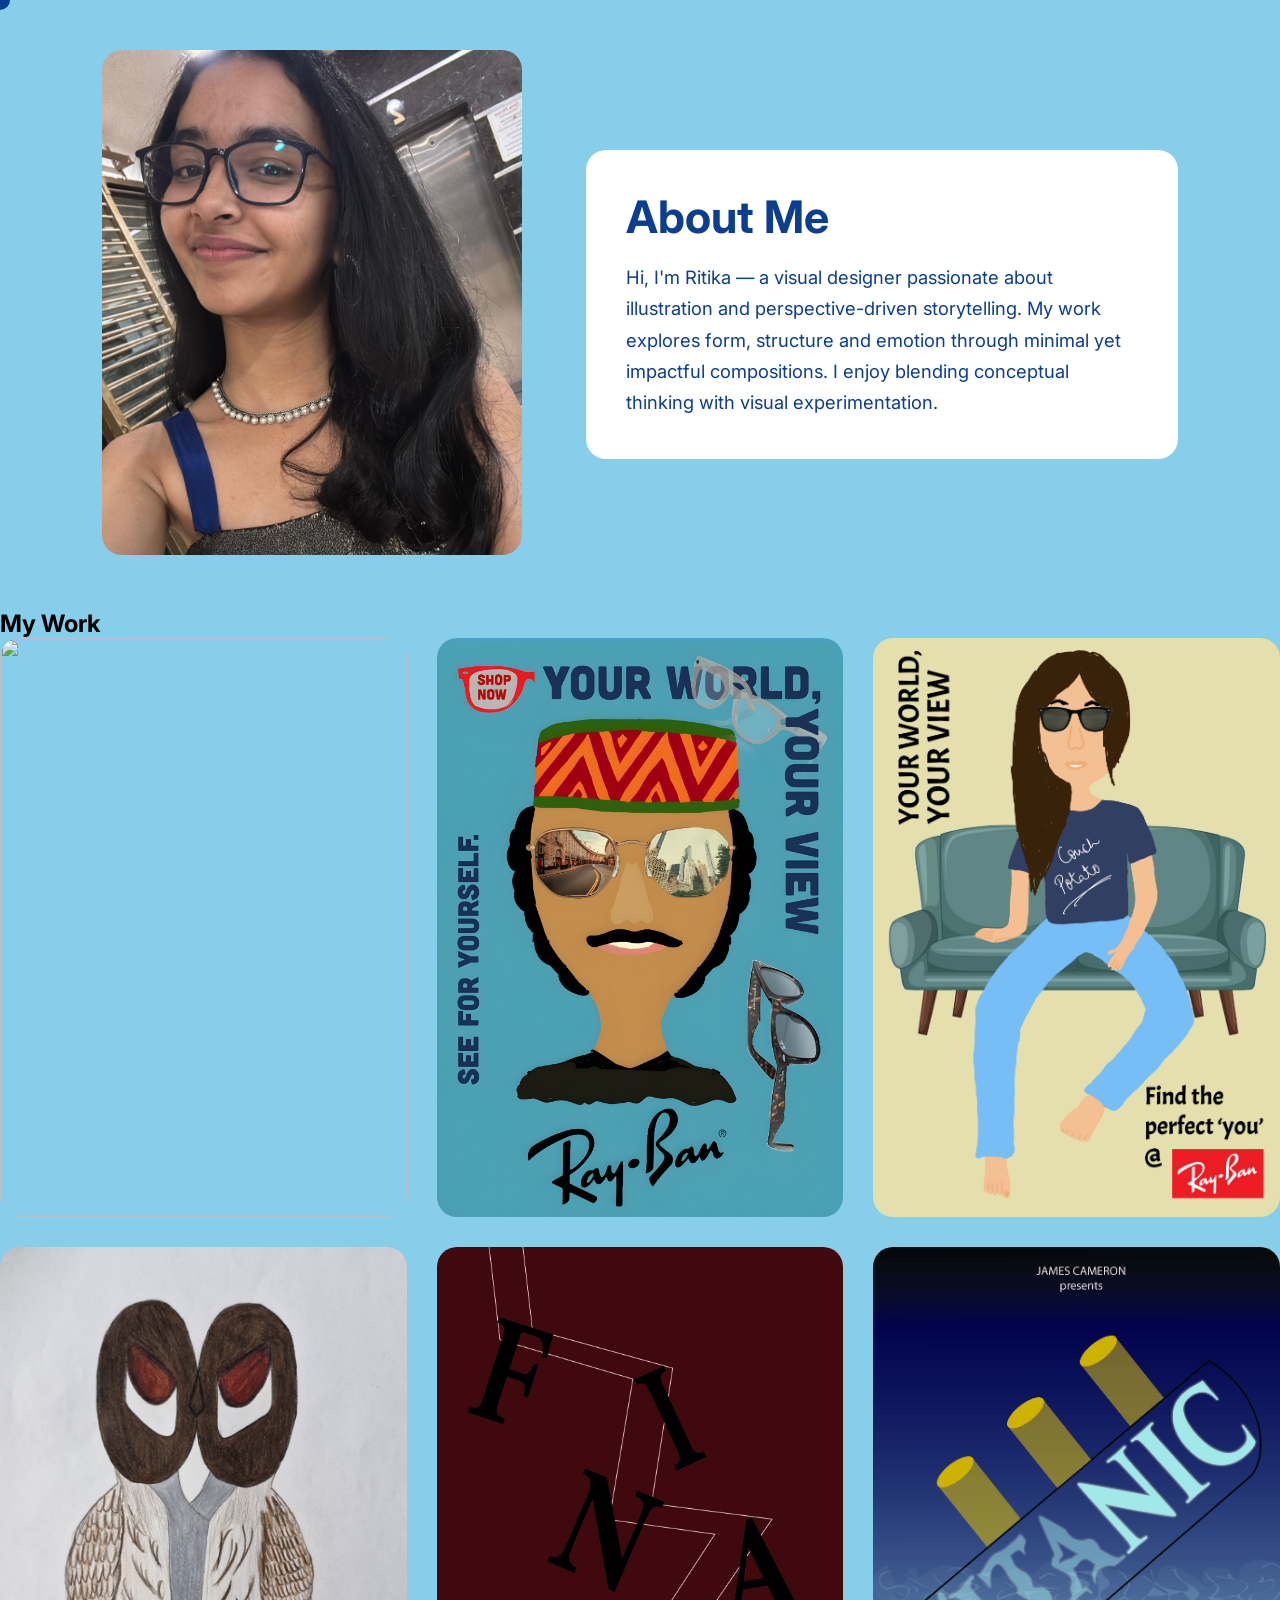
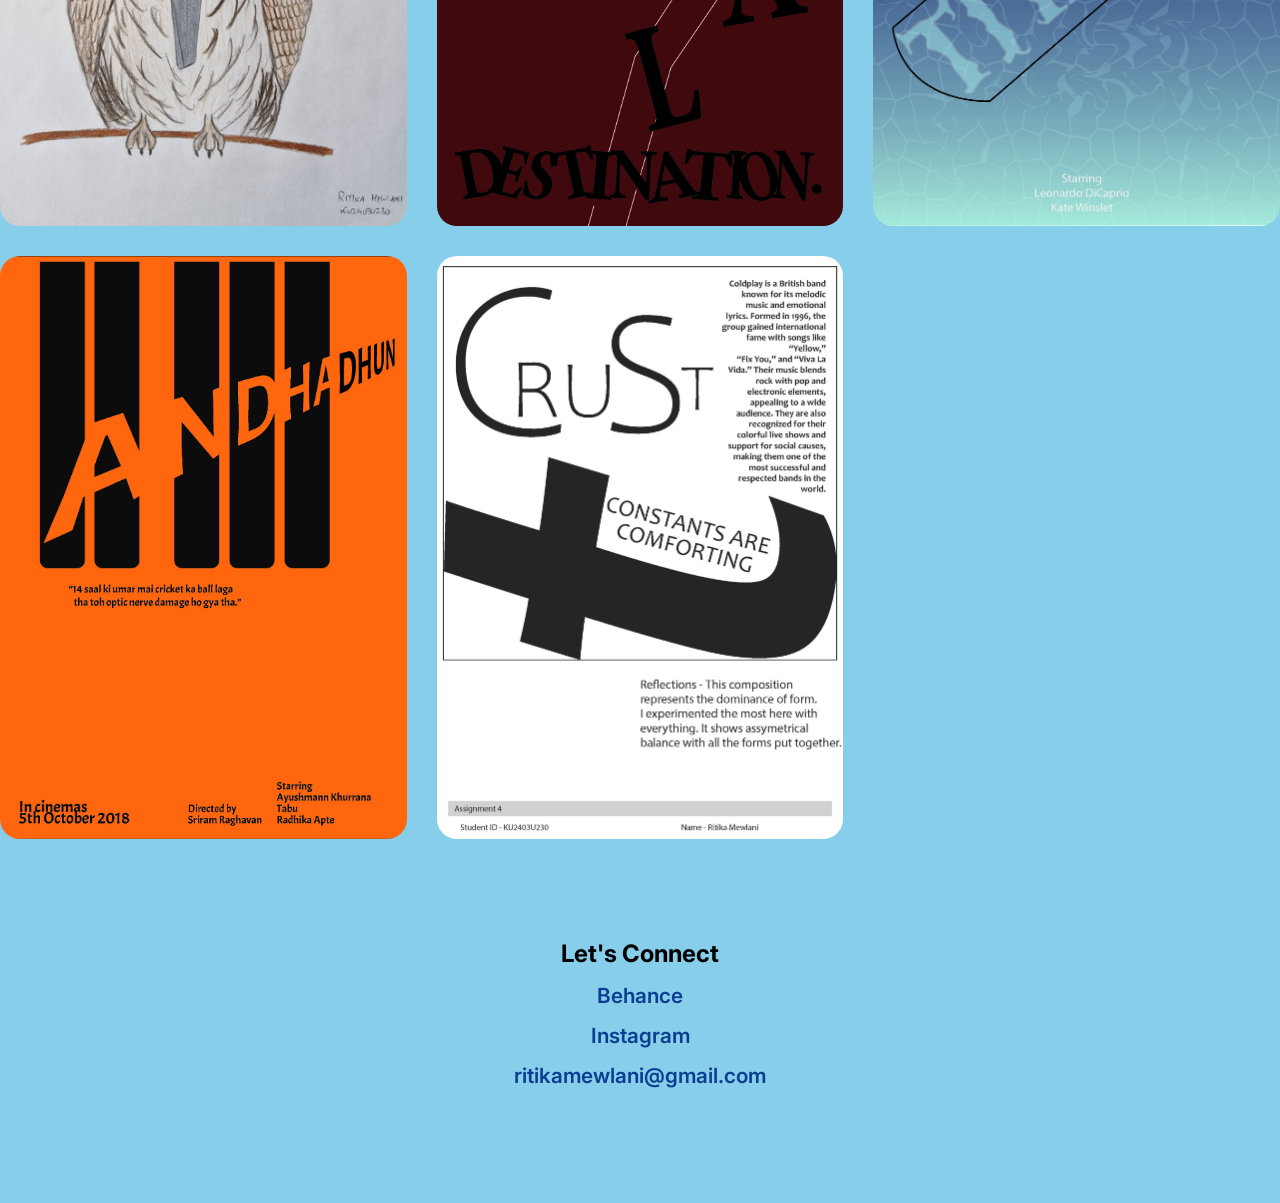
==== index.html @ 1d587e27 "added description" ====
<!DOCTYPE html>
<html lang="en">
<head>
<meta charset="UTF-8">
<meta name="viewport" content="width=device-width, initial-scale=1.0">
<title>Ritika Mewlani Portfolio</title>

<link href="https://fonts.googleapis.com/css2?family=Inter:wght@300;400;600;700&display=swap" rel="stylesheet">

<style>

*{
    margin:0;
    padding:0;
    box-sizing:border-box;
    font-family:'Inter', sans-serif;
}

body{
    background:#87CEEB;
    overflow-x:hidden;
    cursor:none;
}

.cursor{
    width:12px;
    height:12px;
    border-radius:50%;
    position:fixed;
    pointer-events:none;
    background:#0B3D91;
    color:white;
    display:flex;
    align-items:center;
    justify-content:center;
    font-size:0.9rem;
    font-weight:600;
    text-align:center;
    padding:10px;
    transform:translate(-50%,-50%);
    z-index:9999;
    transition: width 0.3s ease, height 0.3s ease;
}


/* == TOP ABOUT-HERO LAYOUT == */

.about-hero{
  display: flex;
  align-items: center;
  justify-content: space-between;
  padding: 50px 8%;
  gap: 50px;
}

.about-hero-img img{
  width: 420px;
  border-radius: 20px;
  object-fit: cover;
}

.about-hero-text{
  width: 55%;
  background: #ffffff;
  padding: 40px;
  border-radius: 20px;
  position: relative;
  overflow: hidden;
}

/* TEXT */
.about-hero-text h2{
  font-size: 2.8rem;
  margin-bottom: 18px;
  color: #0B3D91;
}

.about-hero-text p{
  font-size: 1.15rem;
  line-height: 1.7;
  color: #0B3D91;
}

/* HOVER WORDS */
.hover-words{
  position: absolute;
  inset: 0;
}

.hword{
  position: absolute;
  color: #ffffff; /* WHITE */
  font-size: 1.4rem; /* slightly smaller */
  font-weight: 700;
  opacity: 0;
  pointer-events: none;
  transition: 0.2s ease;
}



/* WORK SECTION */

.work-grid{
    display:grid;
    grid-template-columns:repeat(auto-fit,minmax(300px,1fr));
    gap:30px;
}

.work-item{
    position:relative;
    overflow:hidden;
    border-radius:20px;
    cursor:pointer;
}

.work-item img{
    width:100%;
    height:100%;
    object-fit:cover;
    transition:0.5s ease;
}

.work-overlay{
    position:absolute;
    inset:0;
    background:rgba(11,61,145,0.85);
    color:white;
    display:flex;
    align-items:center;
    justify-content:center;
    text-align:center;
    padding:20px;
    opacity:0;
    transition:0.4s ease;
}

.work-item:hover img{
    transform:scale(1.1);
}

.work-item:hover .work-overlay{
    opacity:1;
}

/* CONTACT */

.contact{
    text-align:center;
    padding:100px 20px;
}

.contact a{
    display:block;
    font-size:1.3rem;
    margin:15px 0;
    color:#0B3D91;
    text-decoration:none;
    font-weight:600;
}

.contact a:hover{
    text-decoration:underline;
}

</style>
</head>
<body>

<div class="cursor">
   <span class="cursor-text"></span>
</div>
<section class="about-hero">

  <div class="about-hero-img">
    <img src="images/ritika.jpg" alt="Ritika Photo">
  </div>

  <div class="about-hero-text">

    <h2>About Me</h2>

    <p>
      Hi, I'm Ritika — a visual designer passionate about
      illustration and perspective-driven storytelling. My
      work explores form, structure and emotion through
      minimal yet impactful compositions. I enjoy blending
      conceptual thinking with visual experimentation.
    </p>

    <div class="hover-words">
      <div class="hword">Creativity</div>
      <div class="hword">Work</div>
      <div class="hword">Typography</div>
      <div class="hword">Design</div>
      <div class="hword">Problem Solving</div>
      <div class="hword">Storytelling</div>
      <div class="hword">Reflection</div>
    </div>

  </div>

</section>


<section class="section">
    <h2>My Work</h2>
 
    <div class="work-grid">

        <div class="work-item">
            <img src="images/ray-banmusic.png">
            <div class="work-overlay">
                Ray Ban Music Festival Illustration – Branding 
                The poster depicts how Ray Ban wearing Ray Ban glasses can transform the music festival experience, making it more vibrant and immersive.
            </div>
        </div>

        <div class="work-item">
            <img src="images/ray-banurban.jpg">
            <div class="work-overlay">
                Ray Ban Urban Explorer – Perspective based advertising
                The poster captures the essence of urban exploration through the perspective of a common man's view who aspires to see the world and showcasing how the glasses enhance the experience of discovering the city.
            </div>
        </div>

        <div class="work-item">
            <img src="images/ray-bancool.jpg">
            <div class="work-overlay">
                Ray Ban Cool – Perspective based advertising
                The poster captures the essence of coolness even at on a lazy Sunday.
            </div>
        </div>

        <div class="work-item">
            <img src="images/animalobject.jpg">
            <div class="work-overlay">
                Animal X Object Integration
                This handmade sketch integrates a a scissor and an owl symbolizing the fusion of nature and human-made objects.
            </div>
        </div>

            <div class="work-item">
              <img src="images/final-destination.jpg">
              <div class="work-overlay">
                  Typography Exploration – Capturing the gore essence through type
                  This type design captures the tone and plot of the movie using just typography, without any imagery. The sharp and jagged edges of the letters evoke a sense of danger, suspense and death. The pattern going down represents death occuring in an order. 
              </div>
        </div>

         <div class="work-item">
              <img src="images/titanic.jpg">
              <div class="work-overlay">
                  Typography Exploration – Capturing the tragic romance essence through type
                The flowing and elegant curves of the letters evoke a sense of love, passion and tragedy. The sinking effect at the bottom represents the sinking of the Titanic.
              </div>
        </div>

           <div class="work-item">
              <img src="images/andhadhun.jpg">
              <div class="work-overlay">
                  Typography Exploration – Capturing the suspense essence through type
                  The use of perspective with a change in colour shows the path of darkness in the movie. The use of not visible but visible letters through the piano tiles represent the plot. 
              </div>
        </div>     

            <div class="work-item">
              <img src="images/space-form1.jpg">
              <div class="work-overlay">
                  Typography Exploration – Experimental Type Design
                    This type design explores the use of perspective and form to create a unique and dynamic visual language. The letters are designed to look like they are floating in space, with a sense of depth and movement.
              </div>  
        </div>      
    </div>
</section>

<section class="contact">
    <h2>Let's Connect</h2>

    <a href="https://www.behance.net/ritikamewlani#" target="_blank">Behance</a>
    <a href="https://www.instagram.com/ri_creates1?igsh=MTJuMmx2dTM4cjc4Zg%3D%3D&utm_source=qr" target="_blank">Instagram</a>
    <a href="mailto:ritikamewlani@gmail.com">ritikamewlani@gmail.com</a>

</section>

<script>

const cursor = document.querySelector(".cursor");
const cursorText = document.querySelector(".cursor-text");
const aboutHero = document.querySelector(".about-hero-text");

const words = [
  "Creativity",
  "Work",
  "Typography",
  "Design",
  "Problem Solving",
  "Storytelling"
];

let wordIndex = 0;

document.addEventListener("mousemove", e=>{
    cursor.style.left = e.clientX + "px";
    cursor.style.top = e.clientY + "px";
});

aboutHero.addEventListener("mouseenter", ()=>{
    cursor.style.width = "180px";
    cursor.style.height = "180px";

    // Start rotating words
    wordIndex = 0;
    cursorText.innerText = words[wordIndex];

    cursor.wordInterval = setInterval(()=>{
        wordIndex = (wordIndex + 1) % words.length;
        cursorText.innerText = words[wordIndex];
    }, 800);
});

aboutHero.addEventListener("mouseleave", ()=>{
    cursor.style.width = "12px";
    cursor.style.height = "12px";
    cursorText.innerText = "";
    clearInterval(cursor.wordInterval);
});

</script>
</body>
</html>
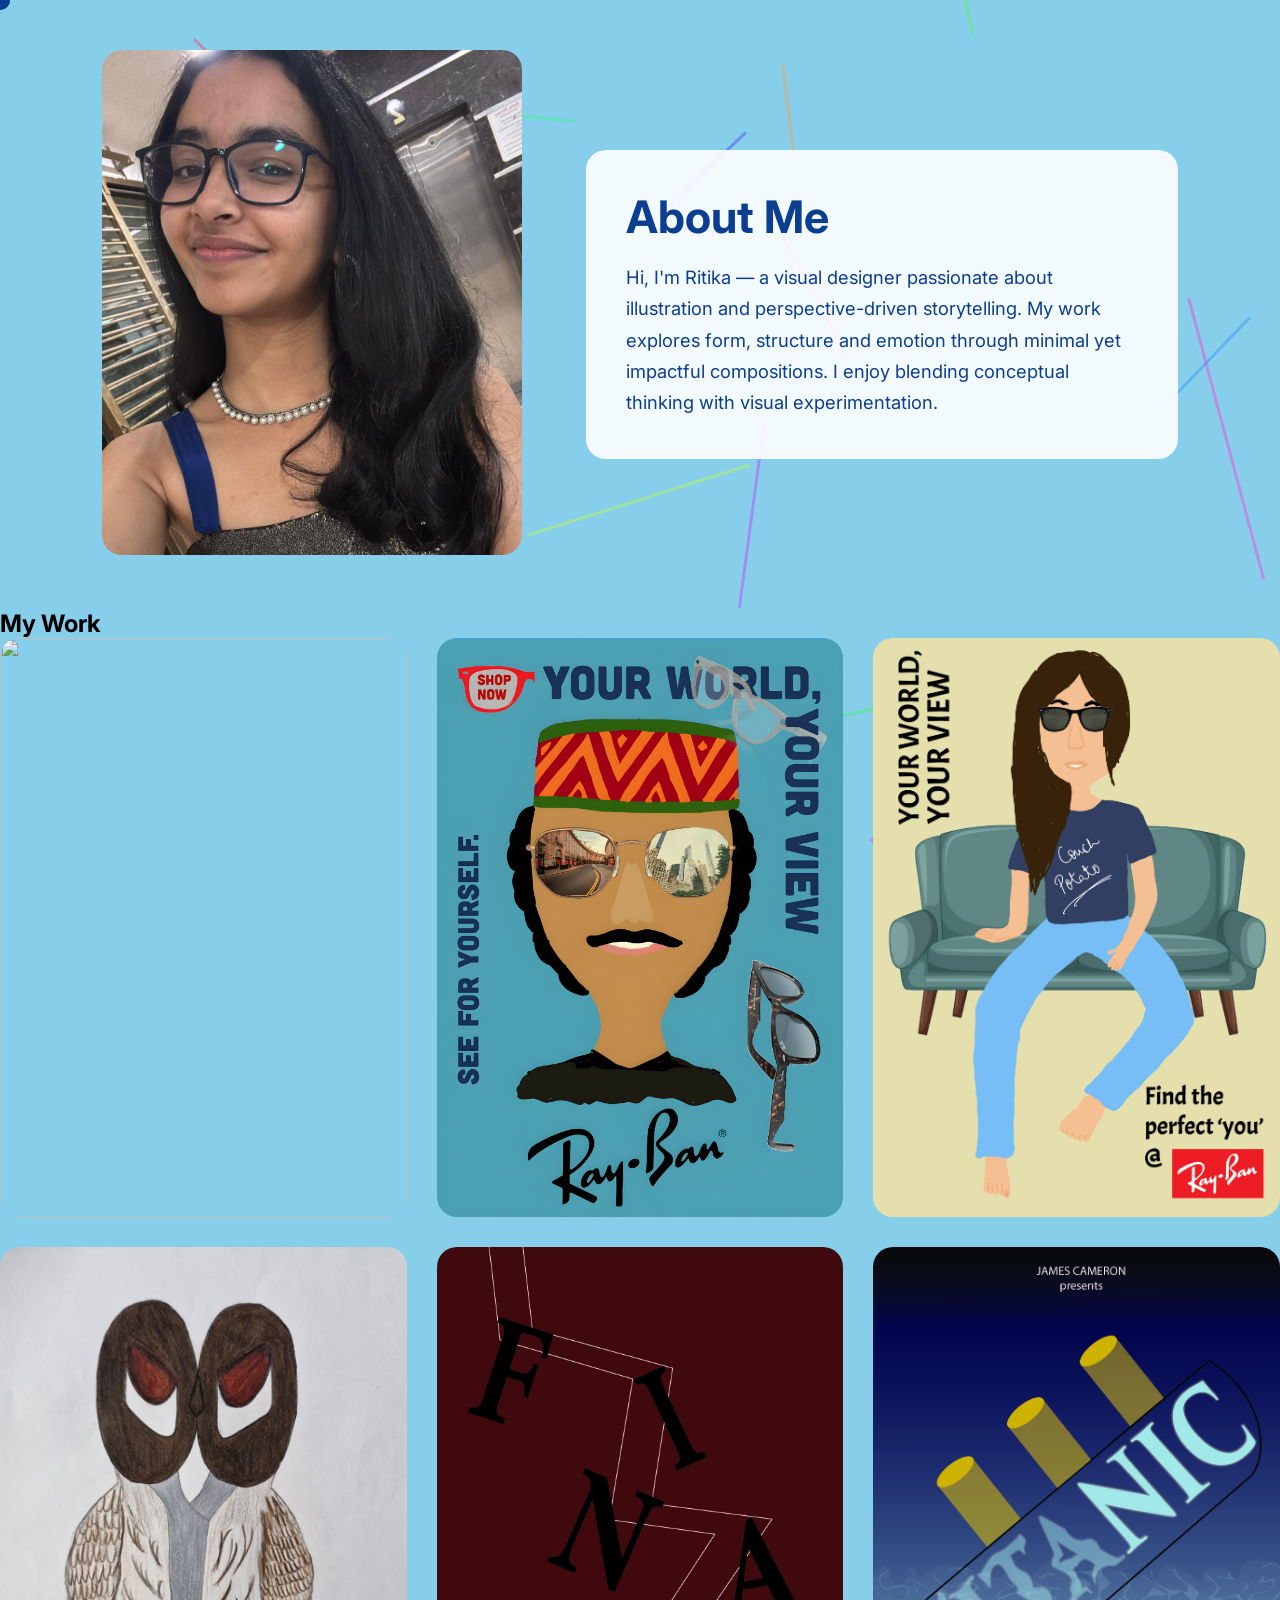
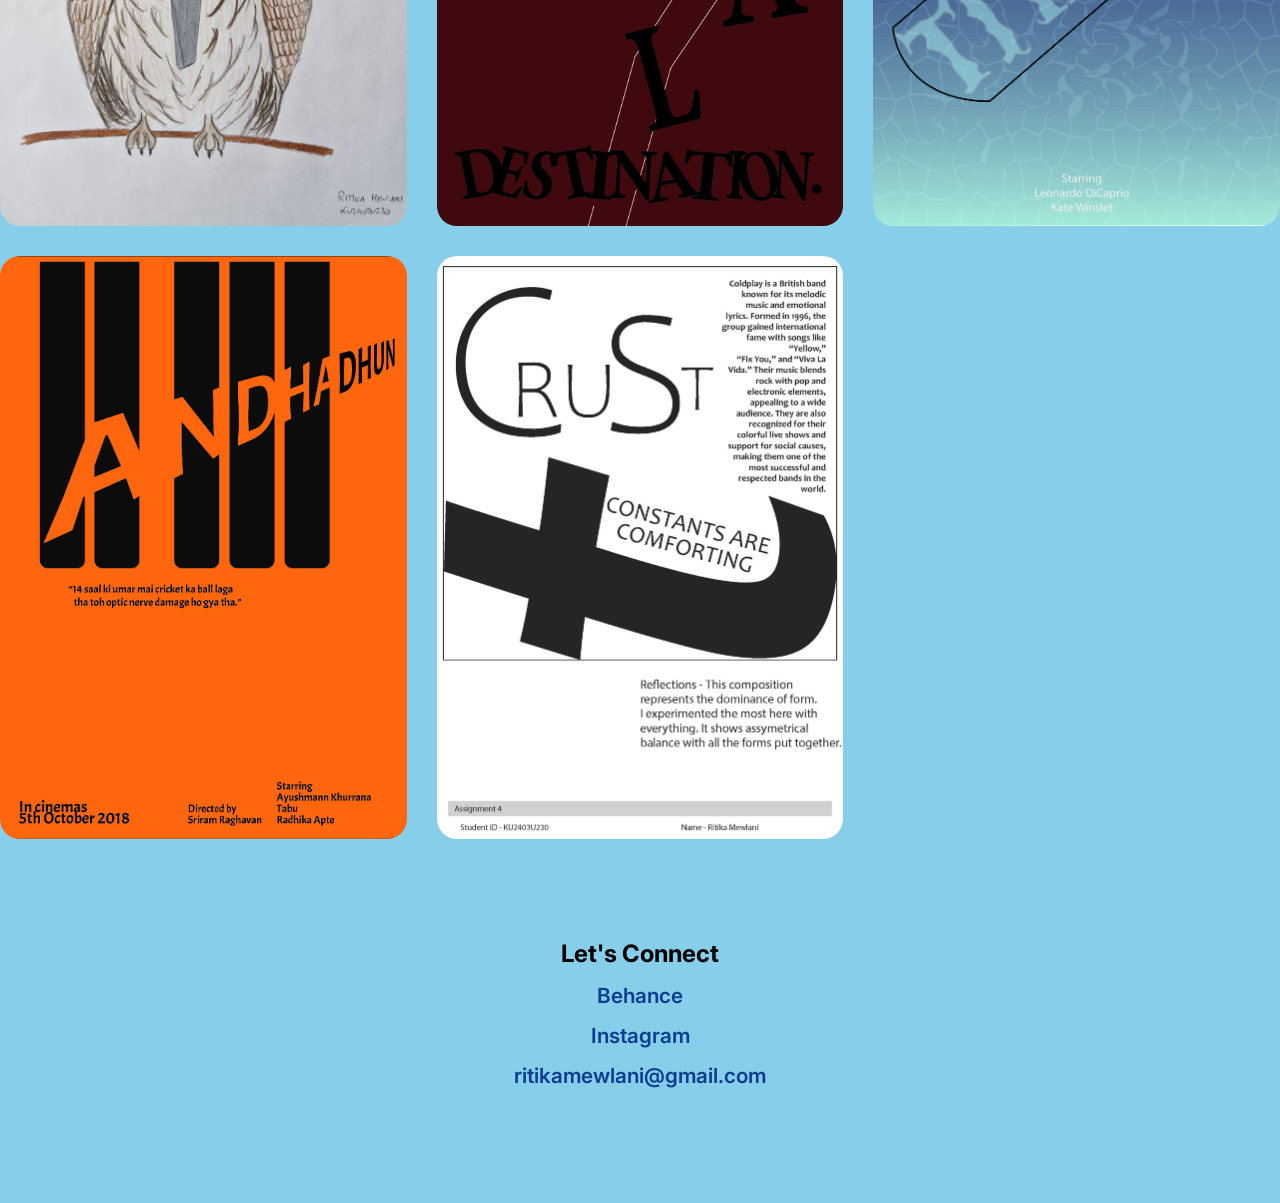
==== commit 8da33f12: "added screen saver" ====
--- a/index.html
+++ b/index.html
@@ -8,6 +8,15 @@
 <link href="https://fonts.googleapis.com/css2?family=Inter:wght@300;400;600;700&display=swap" rel="stylesheet">
 
 <style>
+    /* BACKGROUND ANIMATION CANVAS */
+#bg-animation{
+    position:fixed;
+    top:0;
+    left:0;
+    width:100%;
+    height:100%;
+    z-index:-1;
+}
 
 *{
     margin:0;
@@ -17,7 +26,7 @@
 }
 
 body{
-    background:#87CEEB;
+  background:#87CEEB;
     overflow-x:hidden;
     cursor:none;
 }
@@ -61,7 +70,7 @@
 
 .about-hero-text{
   width: 55%;
-  background: #ffffff;
+  background: rgba(255,255,255,0.9);
   padding: 40px;
   border-radius: 20px;
   position: relative;
@@ -170,6 +179,14 @@
 <div class="cursor">
    <span class="cursor-text"></span>
 </div>
+<body>
+
+<canvas id="bg-animation"></canvas>
+
+<div class="cursor">
+   <span class="cursor-text"></span>
+</div>
+
 <section class="about-hero">
 
   <div class="about-hero-img">
@@ -326,6 +343,65 @@
     clearInterval(cursor.wordInterval);
 });
 
+// === BACKGROUND ANIMATION ===
+
+const canvas = document.getElementById("bg-animation");
+const ctx = canvas.getContext("2d");
+
+canvas.width = window.innerWidth;
+canvas.height = window.innerHeight;
+
+window.addEventListener("resize", ()=>{
+    canvas.width = window.innerWidth;
+    canvas.height = window.innerHeight;
+});
+
+let lines = [];
+
+class Line {
+    constructor(){
+        this.x = Math.random() * canvas.width;
+        this.y = Math.random() * canvas.height;
+        this.length = Math.random() * 200 + 100;
+        this.angle = Math.random() * Math.PI * 2;
+        this.speed = Math.random() * 0.002 + 0.001;
+        this.hue = Math.random() * 360;
+    }
+
+    draw(){
+        ctx.beginPath();
+        ctx.strokeStyle = `hsla(${this.hue}, 100%, 60%, 0.4)`;
+        ctx.lineWidth = 3;
+        ctx.moveTo(this.x, this.y);
+        ctx.lineTo(
+            this.x + Math.cos(this.angle) * this.length,
+            this.y + Math.sin(this.angle) * this.length
+        );
+        ctx.stroke();
+    }
+
+    update(){
+        this.angle += this.speed;
+        this.draw();
+    }
+}
+
+for(let i = 0; i < 15; i++){
+    lines.push(new Line());
+}
+
+function animate(){
+    ctx.clearRect(0,0,canvas.width,canvas.height);
+
+    lines.forEach(line=>{
+        line.update();
+    });
+
+    requestAnimationFrame(animate);
+}
+
+animate();
+
 </script>
 </body>
 </html>
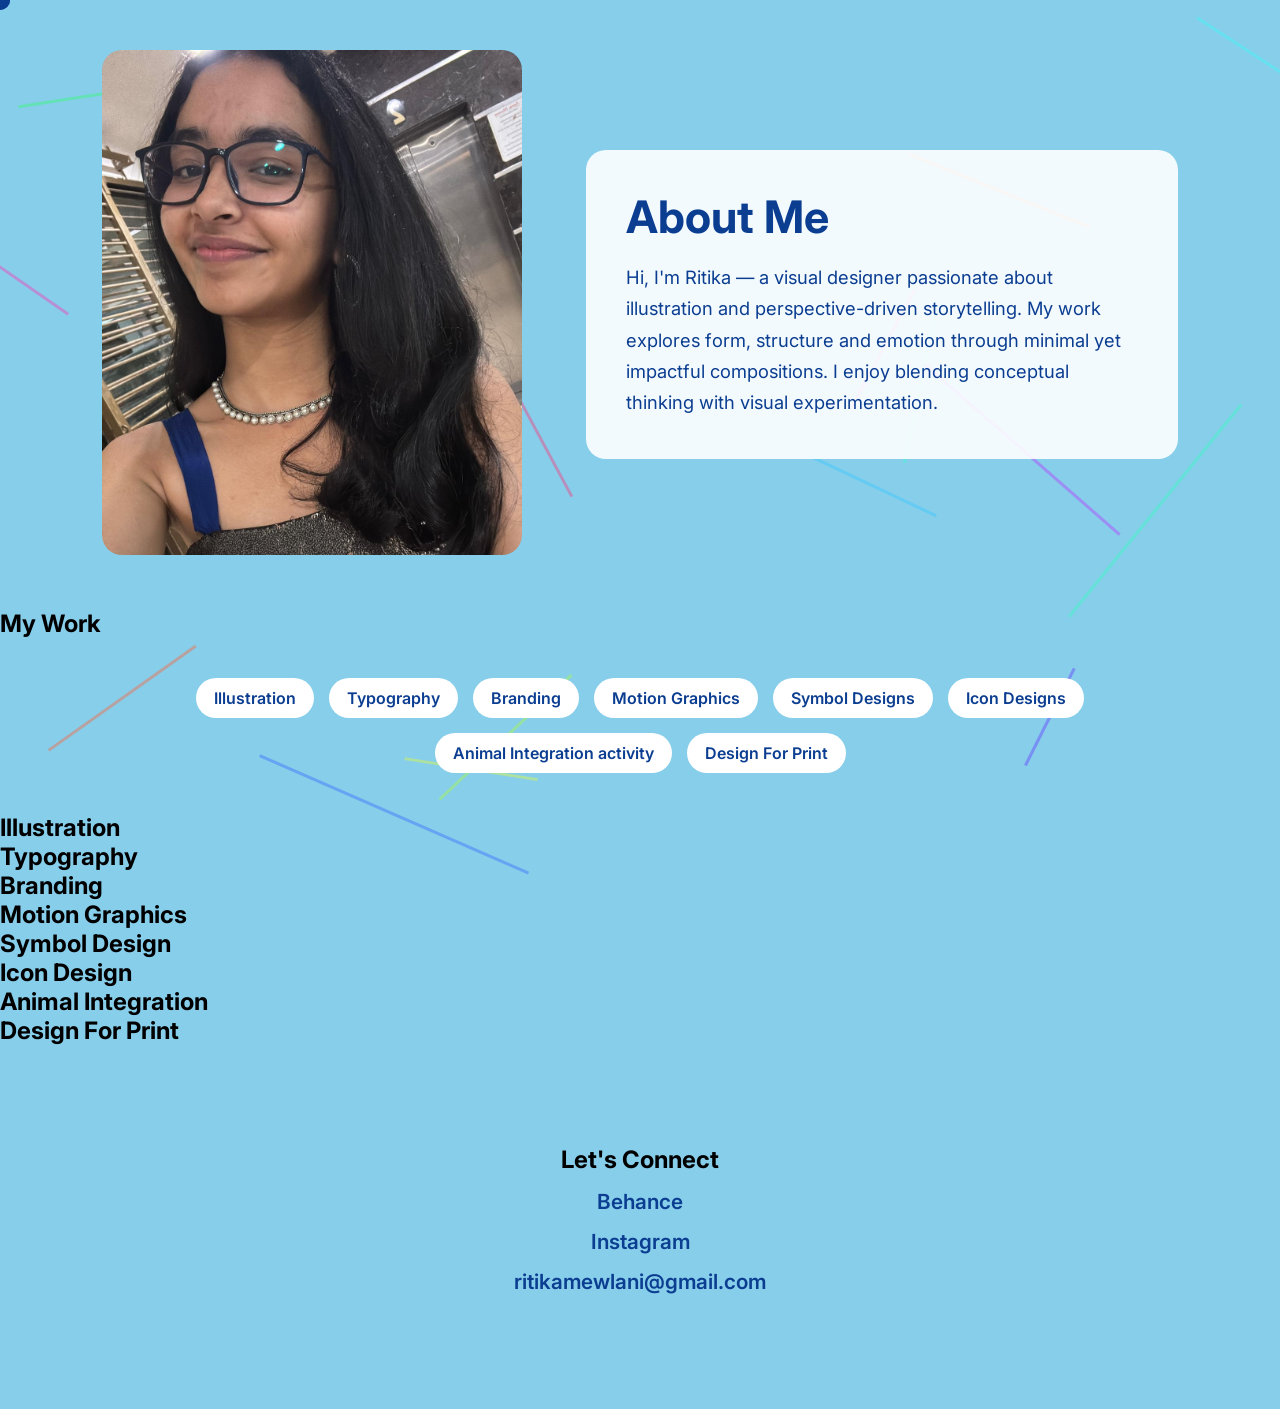
==== commit 7381f1d7: "made changes in work section" ====
--- a/index.html
+++ b/index.html
@@ -121,6 +121,39 @@
     overflow:hidden;
     border-radius:20px;
     cursor:pointer;
+
+    .portfolio-category{
+    padding:100px 8%;
+}
+
+.portfolio-category h2{
+    font-size:3rem;
+    margin-bottom:40px;
+    color:#0B3D91;
+}
+}
+
+.category-nav{
+    display:flex;
+    flex-wrap:wrap;
+    gap:15px;
+    justify-content:center;
+    padding:40px 8%;
+}
+
+.category-nav a{
+    text-decoration:none;
+    color:#0B3D91;
+    font-weight:600;
+    padding:10px 18px;
+    background:white;
+    border-radius:30px;
+    transition:0.3s ease;
+}
+
+.category-nav a:hover{
+    background:#0B3D91;
+    color:white;
 }
 
 .work-item img{
@@ -222,73 +255,122 @@
 
 <section class="section">
     <h2>My Work</h2>
+
+    <nav class="category-nav">
+
+<a href="#illustration">Illustration</a>
+<a href="#typography">Typography</a>
+<a href="#branding">Branding</a>
+<a href="#motion">Motion Graphics</a>
+<a href="#symbol">Symbol Designs</a>
+<a href="#icon">Icon Designs</a>
+<a href="#animal">Animal Integration activity</a>
+<a href="#print">Design For Print</a>
+
+</nav>
  
-    <div class="work-grid">
-
-        <div class="work-item">
-            <img src="images/ray-banmusic.png">
-            <div class="work-overlay">
-                Ray Ban Music Festival Illustration – Branding 
-                The poster depicts how Ray Ban wearing Ray Ban glasses can transform the music festival experience, making it more vibrant and immersive.
-            </div>
-        </div>
-
-        <div class="work-item">
-            <img src="images/ray-banurban.jpg">
-            <div class="work-overlay">
-                Ray Ban Urban Explorer – Perspective based advertising
-                The poster captures the essence of urban exploration through the perspective of a common man's view who aspires to see the world and showcasing how the glasses enhance the experience of discovering the city.
-            </div>
-        </div>
-
-        <div class="work-item">
-            <img src="images/ray-bancool.jpg">
-            <div class="work-overlay">
-                Ray Ban Cool – Perspective based advertising
-                The poster captures the essence of coolness even at on a lazy Sunday.
-            </div>
-        </div>
-
-        <div class="work-item">
-            <img src="images/animalobject.jpg">
-            <div class="work-overlay">
-                Animal X Object Integration
-                This handmade sketch integrates a a scissor and an owl symbolizing the fusion of nature and human-made objects.
-            </div>
-        </div>
-
-            <div class="work-item">
-              <img src="images/final-destination.jpg">
-              <div class="work-overlay">
-                  Typography Exploration – Capturing the gore essence through type
-                  This type design captures the tone and plot of the movie using just typography, without any imagery. The sharp and jagged edges of the letters evoke a sense of danger, suspense and death. The pattern going down represents death occuring in an order. 
-              </div>
-        </div>
-
-         <div class="work-item">
-              <img src="images/titanic.jpg">
-              <div class="work-overlay">
-                  Typography Exploration – Capturing the tragic romance essence through type
-                The flowing and elegant curves of the letters evoke a sense of love, passion and tragedy. The sinking effect at the bottom represents the sinking of the Titanic.
-              </div>
-        </div>
-
-           <div class="work-item">
-              <img src="images/andhadhun.jpg">
-              <div class="work-overlay">
-                  Typography Exploration – Capturing the suspense essence through type
-                  The use of perspective with a change in colour shows the path of darkness in the movie. The use of not visible but visible letters through the piano tiles represent the plot. 
-              </div>
-        </div>     
-
-            <div class="work-item">
-              <img src="images/space-form1.jpg">
-              <div class="work-overlay">
-                  Typography Exploration – Experimental Type Design
-                    This type design explores the use of perspective and form to create a unique and dynamic visual language. The letters are designed to look like they are floating in space, with a sense of depth and movement.
-              </div>  
-        </div>      
-    </div>
+    <section class="portfolio-category" id="illustration">
+
+    <h2>Illustration</h2>
+
+    <div class="work-grid">
+
+        <!-- Illustration projects here -->
+
+    </div>
+
+</section>
+
+
+<section class="portfolio-category" id="typography">
+
+    <h2>Typography</h2>
+
+    <div class="work-grid">
+
+        <!-- Typography projects here -->
+
+    </div>
+
+</section>
+
+
+<section class="portfolio-category" id="branding">
+
+    <h2>Branding</h2>
+
+    <div class="work-grid">
+
+        <!-- Branding projects here -->
+
+    </div>
+
+</section>
+
+
+<section class="portfolio-category" id="motion">
+
+    <h2>Motion Graphics</h2>
+
+    <div class="work-grid">
+
+        <!-- Motion projects here -->
+
+    </div>
+
+</section>
+
+
+<section class="portfolio-category" id="symbol">
+
+    <h2>Symbol Design</h2>
+
+    <div class="work-grid">
+
+        <!-- Symbol projects here -->
+
+    </div>
+
+</section>
+
+
+<section class="portfolio-category" id="icon">
+
+    <h2>Icon Design</h2>
+
+    <div class="work-grid">
+
+        <!-- Icon projects here -->
+
+    </div>
+
+</section>
+
+
+<section class="portfolio-category" id="animal">
+
+    <h2>Animal Integration</h2>
+
+    <div class="work-grid">
+
+        <!-- Animal integration projects here -->
+
+    </div>
+
+</section>
+
+
+<section class="portfolio-category" id="print">
+
+    <h2>Design For Print</h2>
+
+    <div class="work-grid">
+
+        <!-- Print projects here -->
+
+    </div>
+
+</section>
 </section>
 
 <section class="contact">
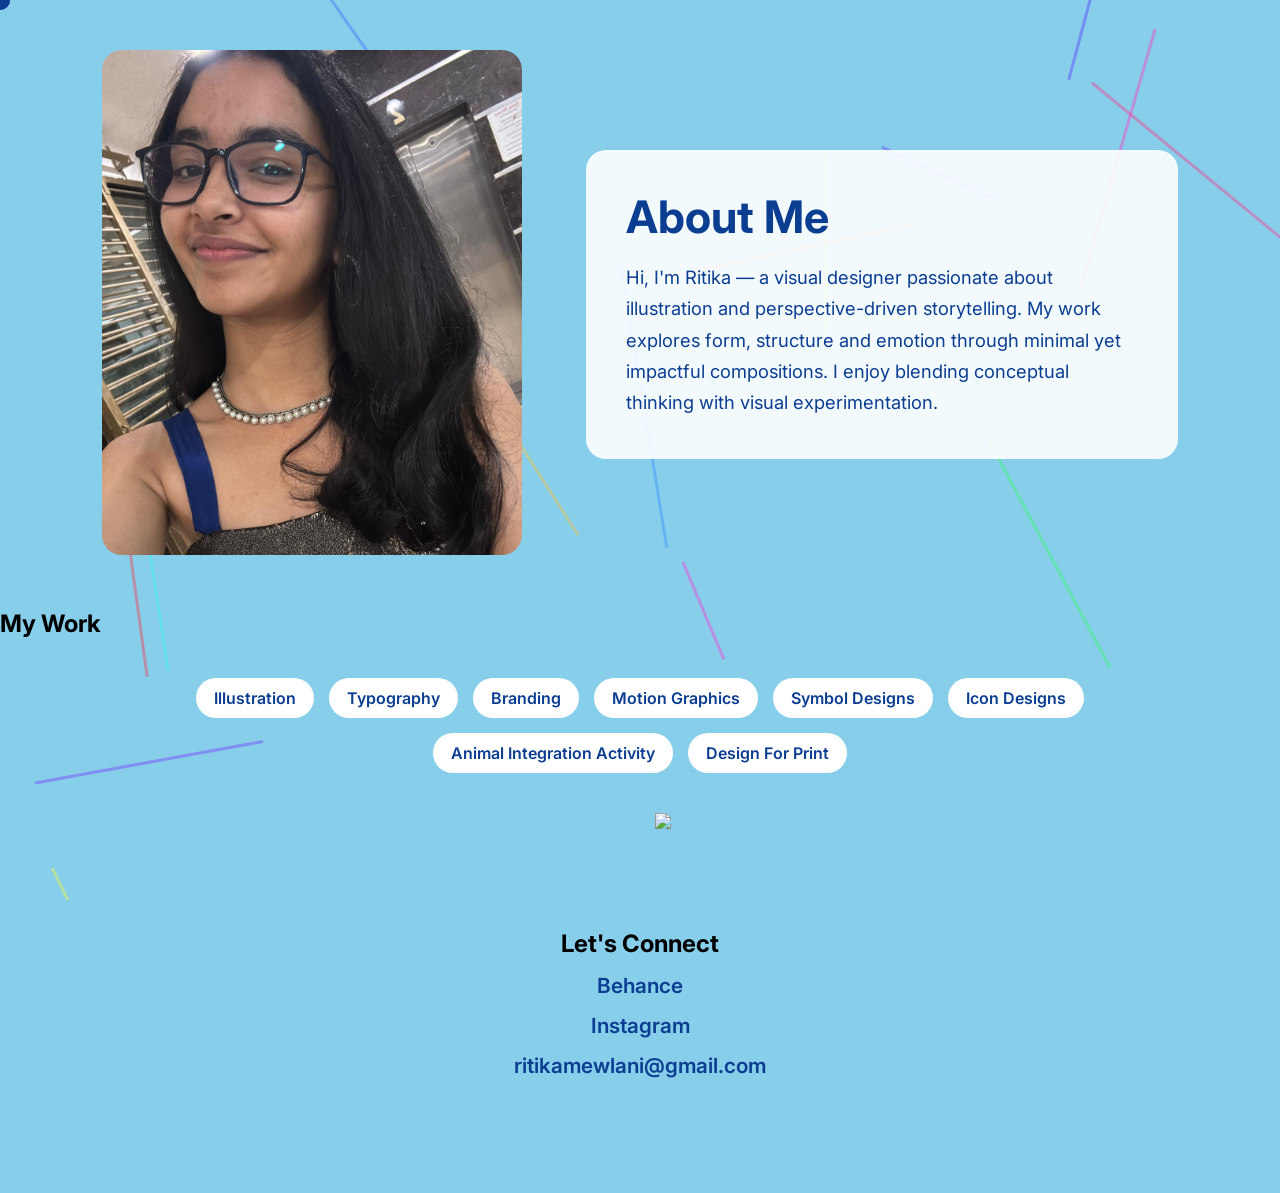
==== commit 03208f50: "changes in the my work section" ====
--- a/index.html
+++ b/index.html
@@ -256,50 +256,77 @@
 <section class="section">
     <h2>My Work</h2>
 
-    <nav class="category-nav">
-
-<a href="#illustration">Illustration</a>
-<a href="#typography">Typography</a>
-<a href="#branding">Branding</a>
-<a href="#motion">Motion Graphics</a>
-<a href="#symbol">Symbol Designs</a>
-<a href="#icon">Icon Designs</a>
-<a href="#animal">Animal Integration activity</a>
-<a href="#print">Design For Print</a>
+   <nav class="category-nav">
+
+
+<a class="filter-btn" data-filter="illustration">
+Illustration
+</a>
+
+<a class="filter-btn" data-filter="typography">
+Typography
+</a>
+
+<a class="filter-btn" data-filter="branding">
+Branding
+</a>
+
+<a class="filter-btn" data-filter="motion">
+Motion Graphics
+</a>
+
+<a class="filter-btn" data-filter="symbol">
+Symbol Designs
+</a>
+
+<a class="filter-btn" data-filter="icon">
+Icon Designs
+</a>
+
+<a class="filter-btn" data-filter="animal">
+Animal Integration Activity
+</a>
+
+<a class="filter-btn" data-filter="print">
+Design For Print
+</a>
 
 </nav>
- 
-    <section class="portfolio-category" id="illustration">
-
-    <h2>Illustration</h2>
-
-    <div class="work-grid">
-
-        <!-- Illustration projects here -->
-
-    </div>
-
-</section>
-
-
-<section class="portfolio-category" id="typography">
-
-    <h2>Typography</h2>
-
-    <div class="work-grid">
-
-        <!-- Typography projects here -->
-
-    </div>
-
-</section>
-
-
-<section class="portfolio-category" id="branding">
-
-    <h2>Branding</h2>
-
-    <div class="work-grid">
+
+<div class="work-grid">
+
+<div class="work-item illustration"></div>
+
+     <img src="ray ban urban explorer.jpg">
+
+        <div class="work-overlay">
+            Ray Ban Urban Explorer 
+
+     <img src="ray ban music festival.png">
+
+        <div class="work-overlay">
+            Ray Ban Music Festival
+
+             <img src="ray ban everyday cool.jpg">
+
+        <div class="work-overlay">
+            Ray Ban Everyday Cool
+
+    </div>
+
+</section>
+
+
+
+<div class="work-item typography"></div>
+
+
+    </div>
+
+</section>
+
+
+   <div class="work-item branding"></div>
 
         <!-- Branding projects here -->
 
@@ -308,11 +335,8 @@
 </section>
 
 
-<section class="portfolio-category" id="motion">
-
-    <h2>Motion Graphics</h2>
-
-    <div class="work-grid">
+
+   <div class="work-item motion graphics"></div>
 
         <!-- Motion projects here -->
 
@@ -321,11 +345,7 @@
 </section>
 
 
-<section class="portfolio-category" id="symbol">
-
-    <h2>Symbol Design</h2>
-
-    <div class="work-grid">
+<div class="work-item symbol designs"></div>
 
         <!-- Symbol projects here -->
 
@@ -334,11 +354,8 @@
 </section>
 
 
-<section class="portfolio-category" id="icon">
-
-    <h2>Icon Design</h2>
-
-    <div class="work-grid">
+
+   <div class="work-item icon designs"></div>
 
         <!-- Icon projects here -->
 
@@ -347,11 +364,8 @@
 </section>
 
 
-<section class="portfolio-category" id="animal">
-
-    <h2>Animal Integration</h2>
-
-    <div class="work-grid">
+
+  <div class="work-item animal integration activity"></div>
 
         <!-- Animal integration projects here -->
 
@@ -360,11 +374,8 @@
 </section>
 
 
-<section class="portfolio-category" id="print">
-
-    <h2>Design For Print</h2>
-
-    <div class="work-grid">
+
+  <div class="work-item design for print"></div>
 
         <!-- Print projects here -->
 
@@ -483,6 +494,31 @@
 }
 
 animate();
+const filterButtons = document.querySelectorAll(".filter-btn");
+const workItems = document.querySelectorAll(".work-item");
+
+filterButtons.forEach(button => {
+
+    button.addEventListener("click", ()=>{
+
+        const filter = button.dataset.filter;
+
+        workItems.forEach(item=>{
+
+            if(
+                filter === "all" ||
+                item.classList.contains(filter)
+            ){
+                item.style.display = "block";
+            }else{
+                item.style.display = "none";
+            }
+
+        });
+
+    });
+
+});
 
 </script>
 </body>
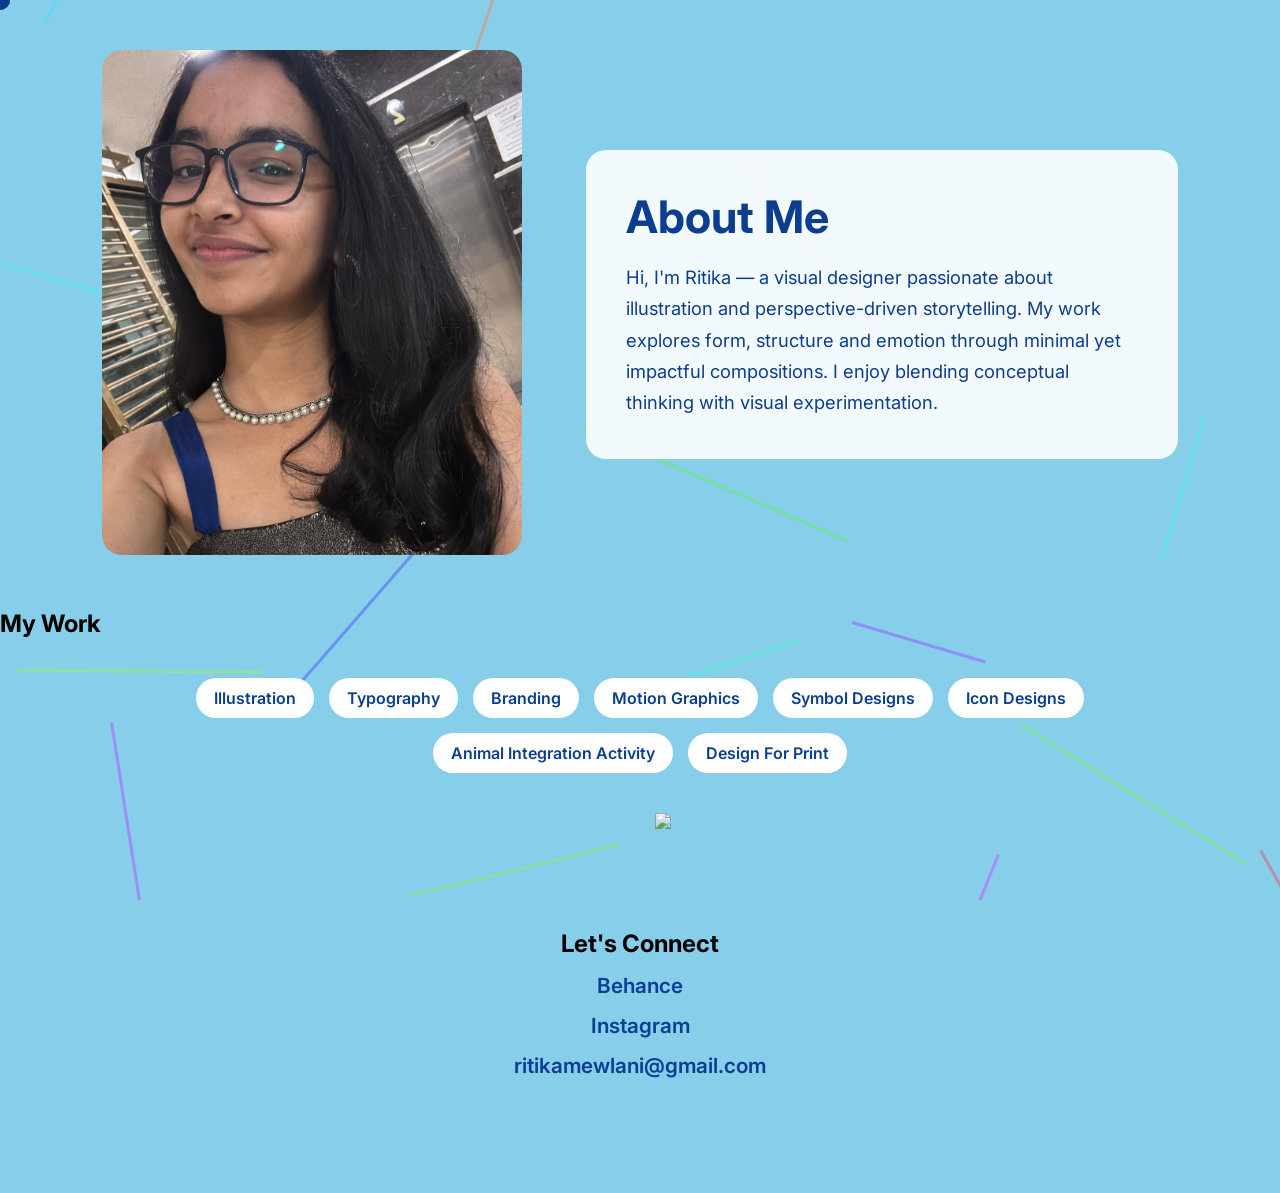
==== commit 8b65d80a: "changed the js" ====
--- a/index.html
+++ b/index.html
@@ -494,31 +494,6 @@
 }
 
 animate();
-const filterButtons = document.querySelectorAll(".filter-btn");
-const workItems = document.querySelectorAll(".work-item");
-
-filterButtons.forEach(button => {
-
-    button.addEventListener("click", ()=>{
-
-        const filter = button.dataset.filter;
-
-        workItems.forEach(item=>{
-
-            if(
-                filter === "all" ||
-                item.classList.contains(filter)
-            ){
-                item.style.display = "block";
-            }else{
-                item.style.display = "none";
-            }
-
-        });
-
-    });
-
-});
 
 </script>
 </body>
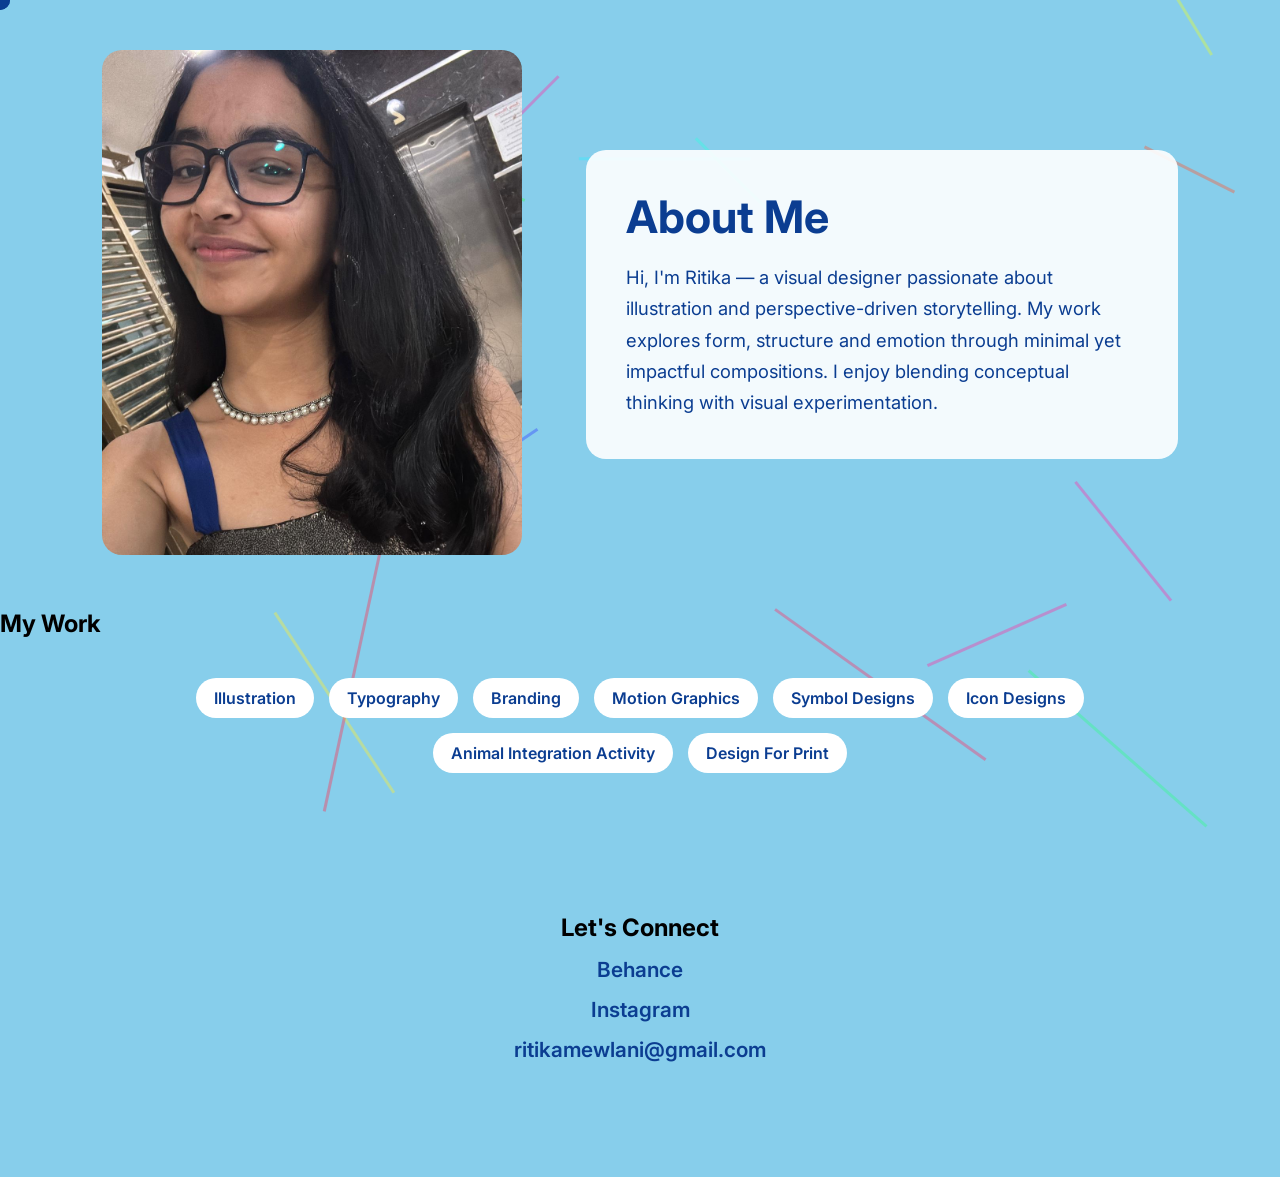
==== commit 2e0ae060: "undoed in work section" ====
--- a/index.html
+++ b/index.html
@@ -293,24 +293,9 @@
 
 </nav>
 
-<div class="work-grid">
-
 <div class="work-item illustration"></div>
 
-     <img src="ray ban urban explorer.jpg">
-
-        <div class="work-overlay">
-            Ray Ban Urban Explorer 
-
-     <img src="ray ban music festival.png">
-
-        <div class="work-overlay">
-            Ray Ban Music Festival
-
-             <img src="ray ban everyday cool.jpg">
-
-        <div class="work-overlay">
-            Ray Ban Everyday Cool
+        <!-- Illustration projects here -->
 
     </div>
 
@@ -320,6 +305,7 @@
 
 <div class="work-item typography"></div>
 
+        <!-- Typography projects here -->
 
     </div>
 
@@ -375,7 +361,7 @@
 
 
 
-  <div class="work-item design for print"></div>
+  <div class="work-item "></div>
 
         <!-- Print projects here -->
 
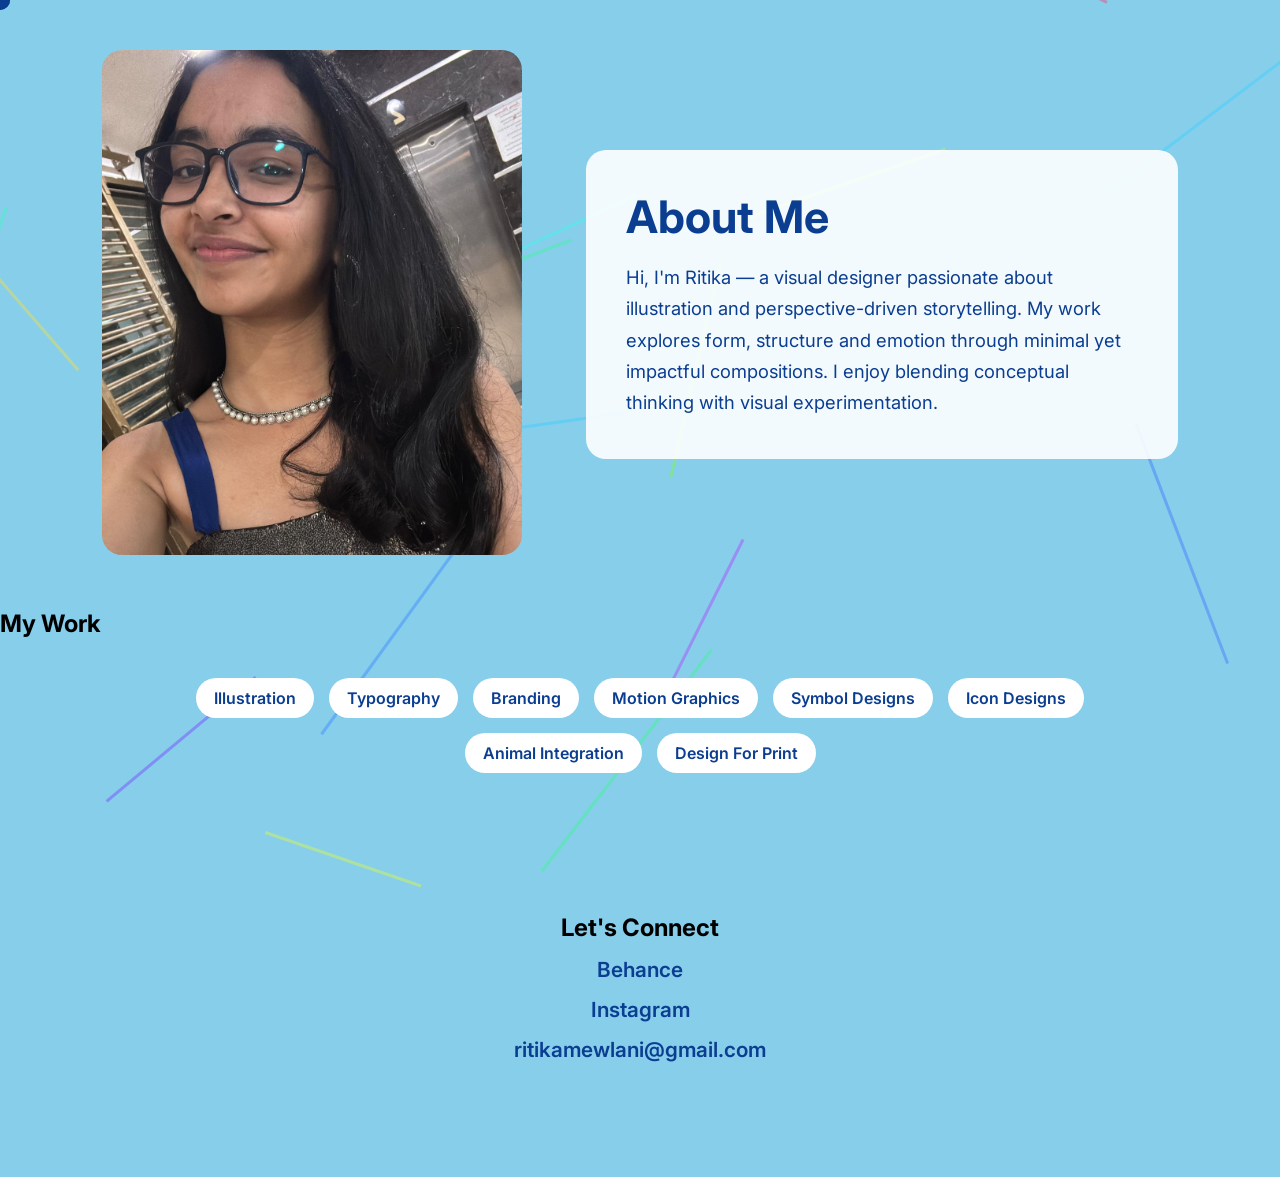
==== commit 11546456: "added file" ====
--- a/index.html
+++ b/index.html
@@ -254,120 +254,29 @@
 
 
 <section class="section">
-    <h2>My Work</h2>
-
-   <nav class="category-nav">
-
-
-<a class="filter-btn" data-filter="illustration">
-Illustration
-</a>
-
-<a class="filter-btn" data-filter="typography">
-Typography
-</a>
-
-<a class="filter-btn" data-filter="branding">
-Branding
-</a>
-
-<a class="filter-btn" data-filter="motion">
-Motion Graphics
-</a>
-
-<a class="filter-btn" data-filter="symbol">
-Symbol Designs
-</a>
-
-<a class="filter-btn" data-filter="icon">
-Icon Designs
-</a>
-
-<a class="filter-btn" data-filter="animal">
-Animal Integration Activity
-</a>
-
-<a class="filter-btn" data-filter="print">
-Design For Print
-</a>
+
+<h2>My Work</h2>
+
+<nav class="category-nav">
+
+<a href="illustration.html">Illustration</a>
+
+<a href="typography.html">Typography</a>
+
+<a href="branding.html">Branding</a>
+
+<a href="motion.html">Motion Graphics</a>
+
+<a href="symbol.html">Symbol Designs</a>
+
+<a href="icon.html">Icon Designs</a>
+
+<a href="animal.html">Animal Integration</a>
+
+<a href="print.html">Design For Print</a>
 
 </nav>
 
-<div class="work-item illustration"></div>
-
-        <!-- Illustration projects here -->
-
-    </div>
-
-</section>
-
-
-
-<div class="work-item typography"></div>
-
-        <!-- Typography projects here -->
-
-    </div>
-
-</section>
-
-
-   <div class="work-item branding"></div>
-
-        <!-- Branding projects here -->
-
-    </div>
-
-</section>
-
-
-
-   <div class="work-item motion graphics"></div>
-
-        <!-- Motion projects here -->
-
-    </div>
-
-</section>
-
-
-<div class="work-item symbol designs"></div>
-
-        <!-- Symbol projects here -->
-
-    </div>
-
-</section>
-
-
-
-   <div class="work-item icon designs"></div>
-
-        <!-- Icon projects here -->
-
-    </div>
-
-</section>
-
-
-
-  <div class="work-item animal integration activity"></div>
-
-        <!-- Animal integration projects here -->
-
-    </div>
-
-</section>
-
-
-
-  <div class="work-item "></div>
-
-        <!-- Print projects here -->
-
-    </div>
-
-</section>
 </section>
 
 <section class="contact">
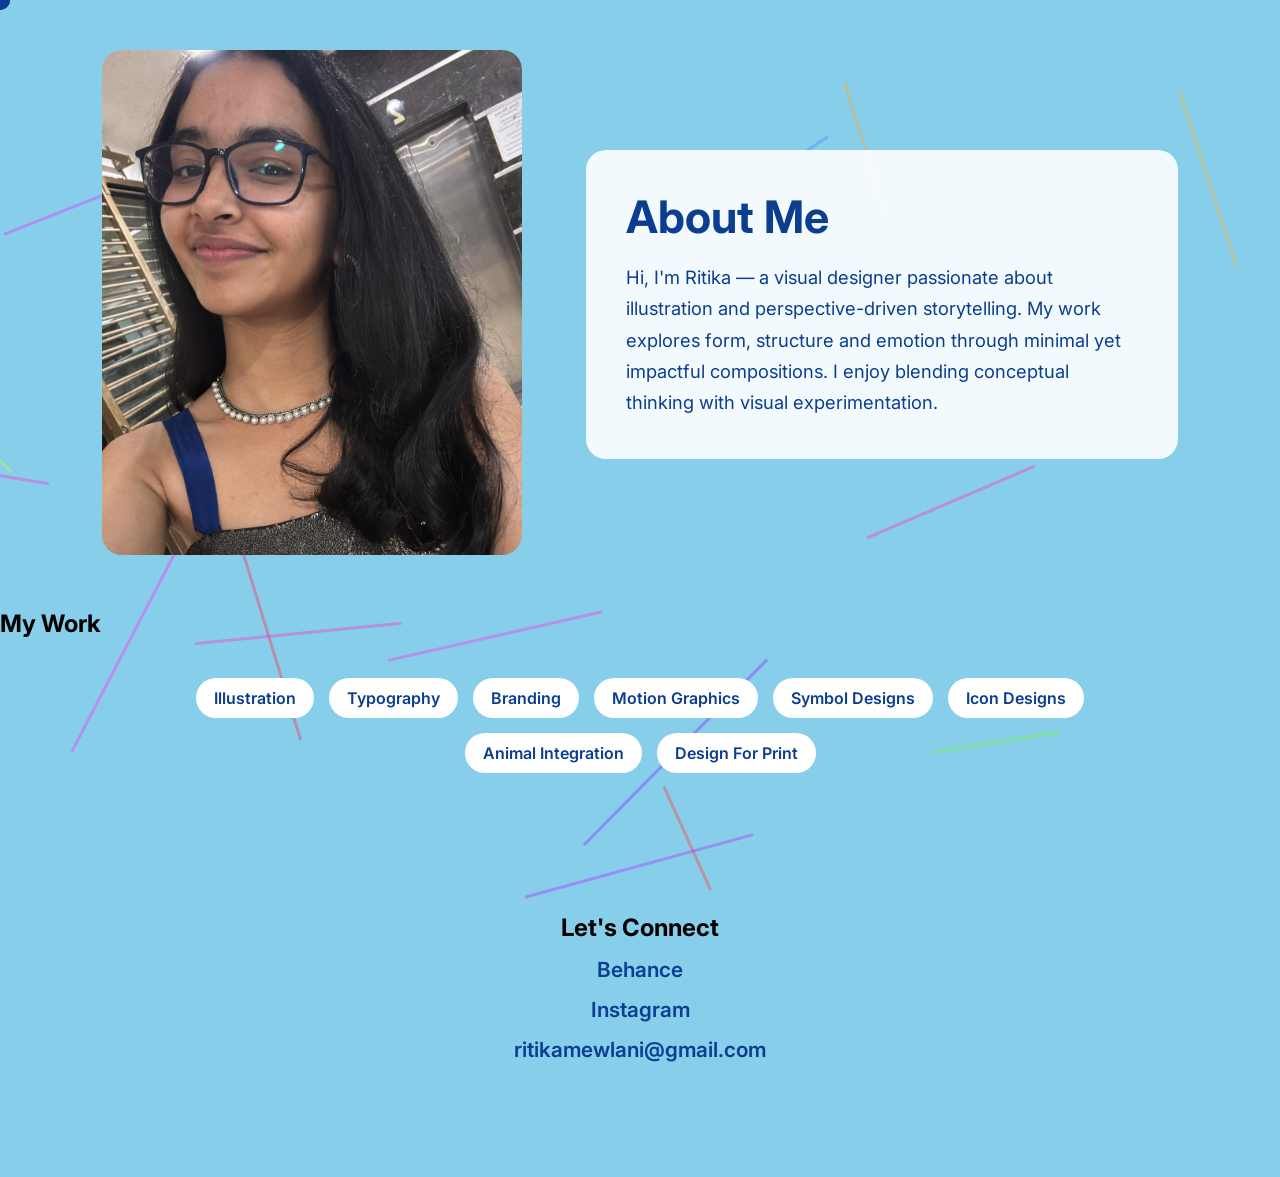
==== commit 77c4e3a1: "file edit" ====
--- a/index.html
+++ b/index.html
@@ -110,12 +110,6 @@
 
 /* WORK SECTION */
 
-.work-grid{
-    display:grid;
-    grid-template-columns:repeat(auto-fit,minmax(300px,1fr));
-    gap:30px;
-}
-
 .work-item{
     position:relative;
     overflow:hidden;
@@ -277,6 +271,7 @@
 
 </nav>
 
+
 </section>
 
 <section class="contact">
